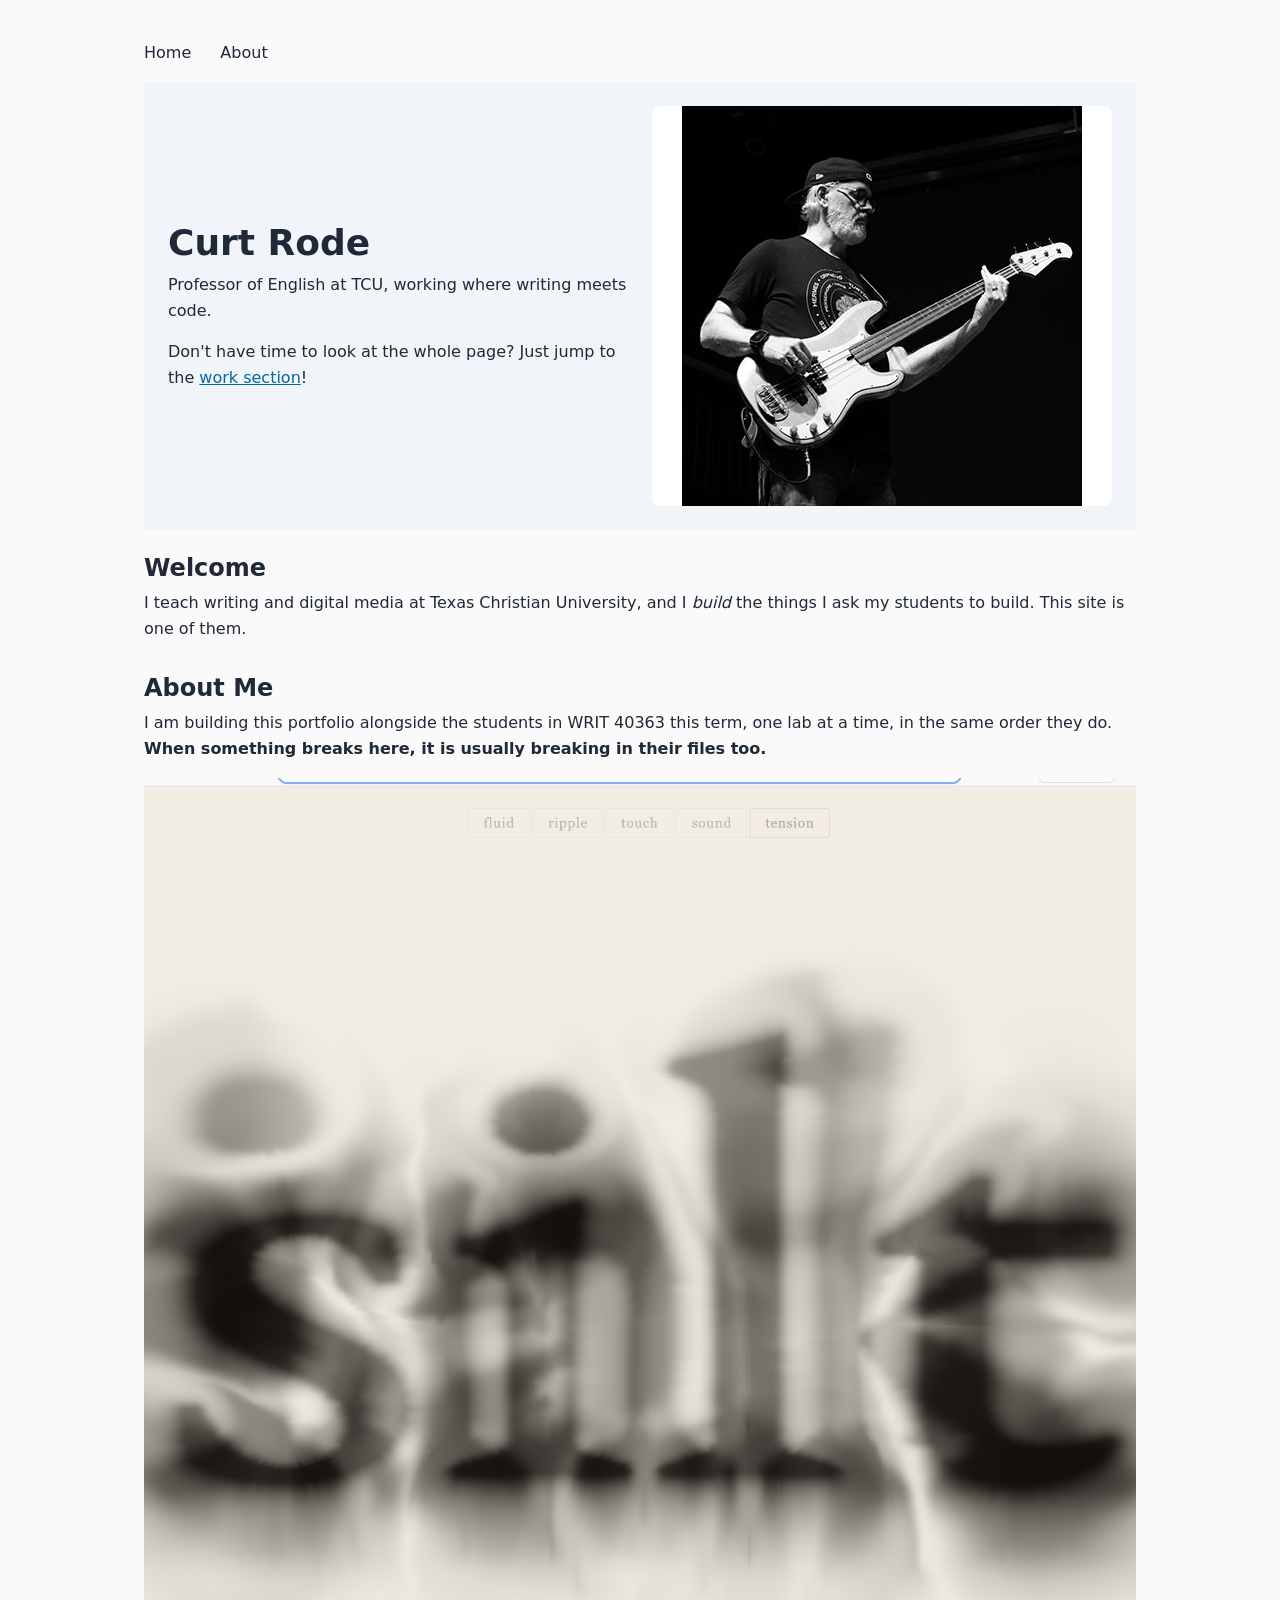
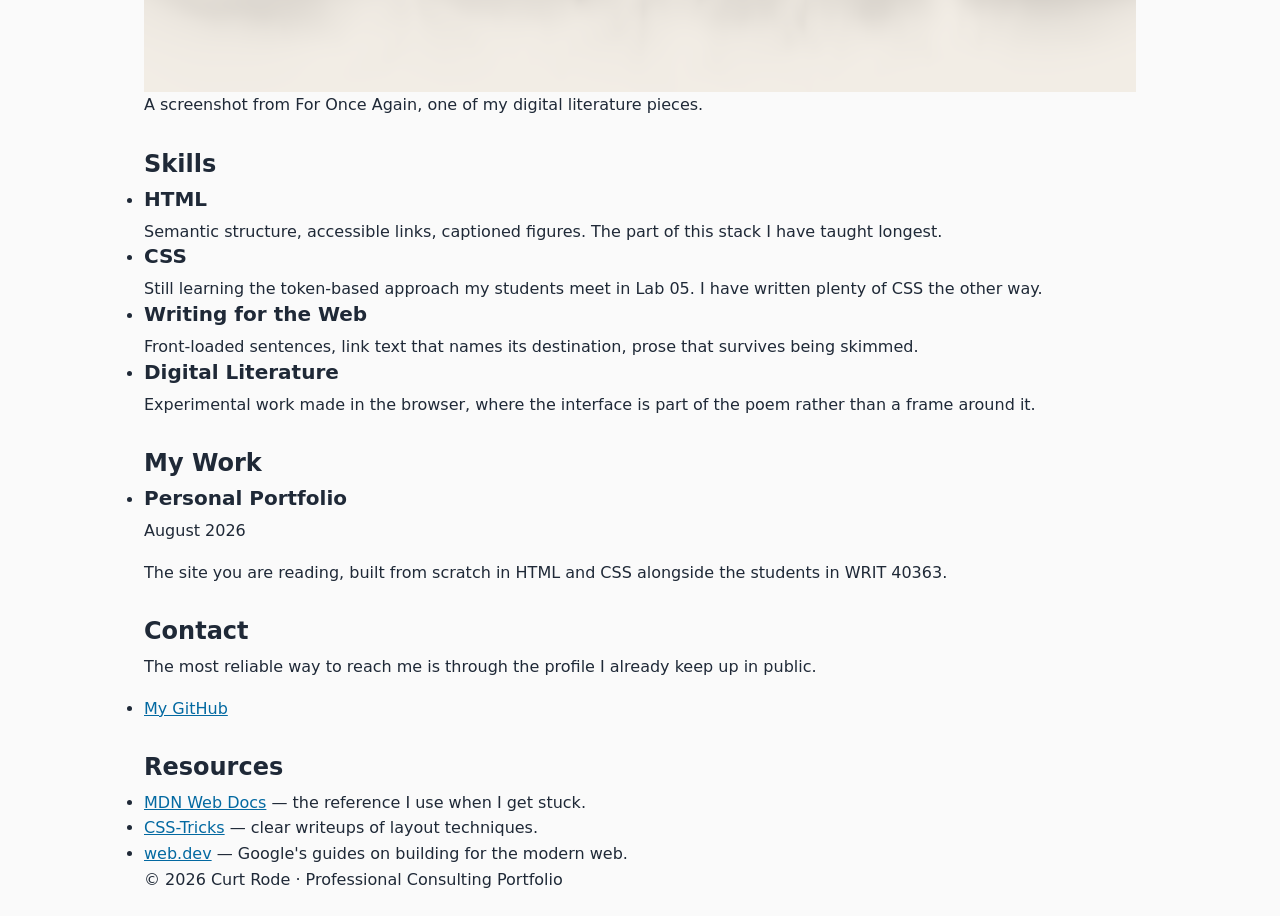
==== index.html @ 4c8b90db "completion of Lab 06 completion of Lab 06" ====
<!DOCTYPE html>
<html lang="en">


<head>
    <meta charset="UTF-8">
    <meta name="viewport" content="width=device-width, initial-scale=1.0">
    <title>Curt Rode</title>
    <link rel="stylesheet" href="css/styles.css">
</head>
<body>

<nav>
    <a href="index.html">Home</a>
    <a href="about.html">About</a>
</nav>

<header>
    <div class="header-text">
        <h1>Curt Rode</h1>
        <p>Professor of English at TCU, working where writing meets code.</p>
        <p>Don't have time to look at the whole page? Just jump to the <a href="#work">work section</a>!</p>
    </div>
    <div class="header-pic">
        <img src="images/rode_stage.jpg"
             width="400" height="400"
             alt="Curt Rode playing a white bass guitar on a dark stage, in black and white">
    </div>
</header>

<main>
    <section>
        <h2>Welcome</h2>
        <p>I teach writing and digital media at Texas Christian University, and I <em>build</em> the things I ask my students to build. This site is one of them.</p>

        
    </section>

    <section>
        <h2>About Me</h2>
        <p>I am building this portfolio alongside the students in WRIT 40363 this term, one lab at a time, in the same order they do. <strong>When something breaks here, it is usually breaking in their files too.</strong></p>

        <figure>
            <img src="images/silt_salt.png" alt="Heavily blurred black letterforms on a cream background, with small buttons above them reading fluid, ripple, touch, sound, and tension">
            <figcaption>A screenshot from For Once Again, one of my digital literature pieces.</figcaption>
        </figure>

         
    </section>


    <section id="skills">
        <h2>Skills</h2>
        <ul class="skills-grid">
            <li class="skill-card">
                <h3>HTML</h3>
                <p>Semantic structure, accessible links, captioned figures. The part of this stack I have taught longest.</p>
            </li>
            <li class="skill-card">
                <h3>CSS</h3>
                <p>Still learning the token-based approach my students meet in Lab 05. I have written plenty of CSS the other way.</p>
            </li>
            <li class="skill-card">
                <h3>Writing for the Web</h3>
                <p>Front-loaded sentences, link text that names its destination, prose that survives being skimmed.</p>
            </li>
            <li class="skill-card">
                <h3>Digital Literature</h3>
                <p>Experimental work made in the browser, where the interface is part of the poem rather than a frame around it.</p>
            </li>
        </ul>
    </section>

    <section>

         <h2 id="work">My Work</h2>

         <ul class="project-list">
             <li class="project-card">
                 <h3>Personal Portfolio</h3>
                 <p><time datetime="2026-08">August 2026</time></p>
                 <p>The site you are reading, built from scratch in HTML and CSS alongside the students in WRIT 40363.</p>
             </li>
         </ul>


    </section>

   



    <section id="contact">
        <h2>Contact</h2>
        <p>The most reliable way to reach me is through the profile I already keep up in public.</p>
        <ul>
            <li><a href="https://github.com/curtrode" target="_blank" rel="noopener">My GitHub</a></li>
        </ul>
    </section>

</main>

<aside id="resources">
    <h2>Resources</h2>
    <ul>
        <li><a href="https://developer.mozilla.org/" target="_blank" rel="noopener">MDN Web Docs</a> — the reference I use when I get stuck.</li>
        <li><a href="https://css-tricks.com/" target="_blank" rel="noopener">CSS-Tricks</a> — clear writeups of layout techniques.</li>
        <li><a href="https://web.dev/" target="_blank" rel="noopener">web.dev</a> — Google's guides on building for the modern web.</li>
    </ul>
</aside>

<footer>
    <p>&copy; 2026 Curt Rode &middot; Professional Consulting Portfolio</p>
</footer>

</body>
</html>
---- css/styles.css ----
/* ==========================
   1. RESET
   ========================== */
*,
*::before,
*::after {
    box-sizing: border-box;
    margin: 0;
    padding: 0;
}

img {
    max-width: 100%;
    height: auto;
    display: block;
}

/* ==========================
   2. DESIGN TOKENS
   ========================== */

   :root {
    /* Color */
    --color-bg: #fafafa;
    --color-surface: #ffffff;
    --color-text: #1f2937;
    --color-muted: #6b7280;
    --color-accent: #0369a1;
    --color-surface-alt: #f1f5f9;

    /* Spacing — a modular scale */
    --space-sm: 0.5rem;
    --space-md: 1rem;
    --space-lg: 1.5rem;
    --space-xl: 2rem;

    /* Typography */
    --font-stack: system-ui, 'Segoe UI', Tahoma, sans-serif;
    --text-base: 1rem;
    --text-h3: 1.25rem;
    --text-h2: 1.5rem;
    --text-h1: 2.25rem;
    --leading-body: 1.6;
    --leading-heading: 1.2;

    /* Layout */
    --page-width: 64rem;
    --reading-width: 70ch;
    --radius-md: 8px;
}

/* ==========================
   3. BASE ELEMENT STYLES
   ========================== */

body {
    font-family: var(--font-stack);
    background-color: var(--color-bg);
    color: var(--color-text);
    font-size: var(--text-base);
    line-height: var(--leading-body);
}

h1 { font-size: var(--text-h1); line-height: var(--leading-heading); }
h2 { font-size: var(--text-h2); line-height: var(--leading-heading); }
h3 { font-size: var(--text-h3); line-height: var(--leading-heading); }

h1, h2, h3 { margin-bottom: var(--space-sm); }
p { margin-bottom: var(--space-md); }
p:last-child { margin-bottom: 0; }

a { color: var(--color-accent); }


/* ==========================
   4. LAYOUT
   ========================== */

   body {
    max-width: var(--page-width);
    margin: 0 auto;
    padding: var(--space-lg) var(--space-md);
}

header {
    display: flex;
    align-items: center;
    gap: var(--space-lg);
    padding: var(--space-lg);
    background-color: var(--color-surface-alt);
    margin-bottom: var(--space-lg);
}

.header-text { flex: 1; }

.header-pic {
    flex: 1;
    background-color: var(--color-surface);
    min-height: 18rem;
    border-radius: var(--radius-md);
    display: flex;
    align-items: center;
    justify-content: center;
    color: var(--color-muted);
}

nav {
    padding: var(--space-md) 0;
}

nav a {
    color: var(--color-text);
    text-decoration: none;
    margin-right: var(--space-lg);
}

nav a:hover { color: var(--color-accent); }

section { margin-bottom: var(--space-xl); }
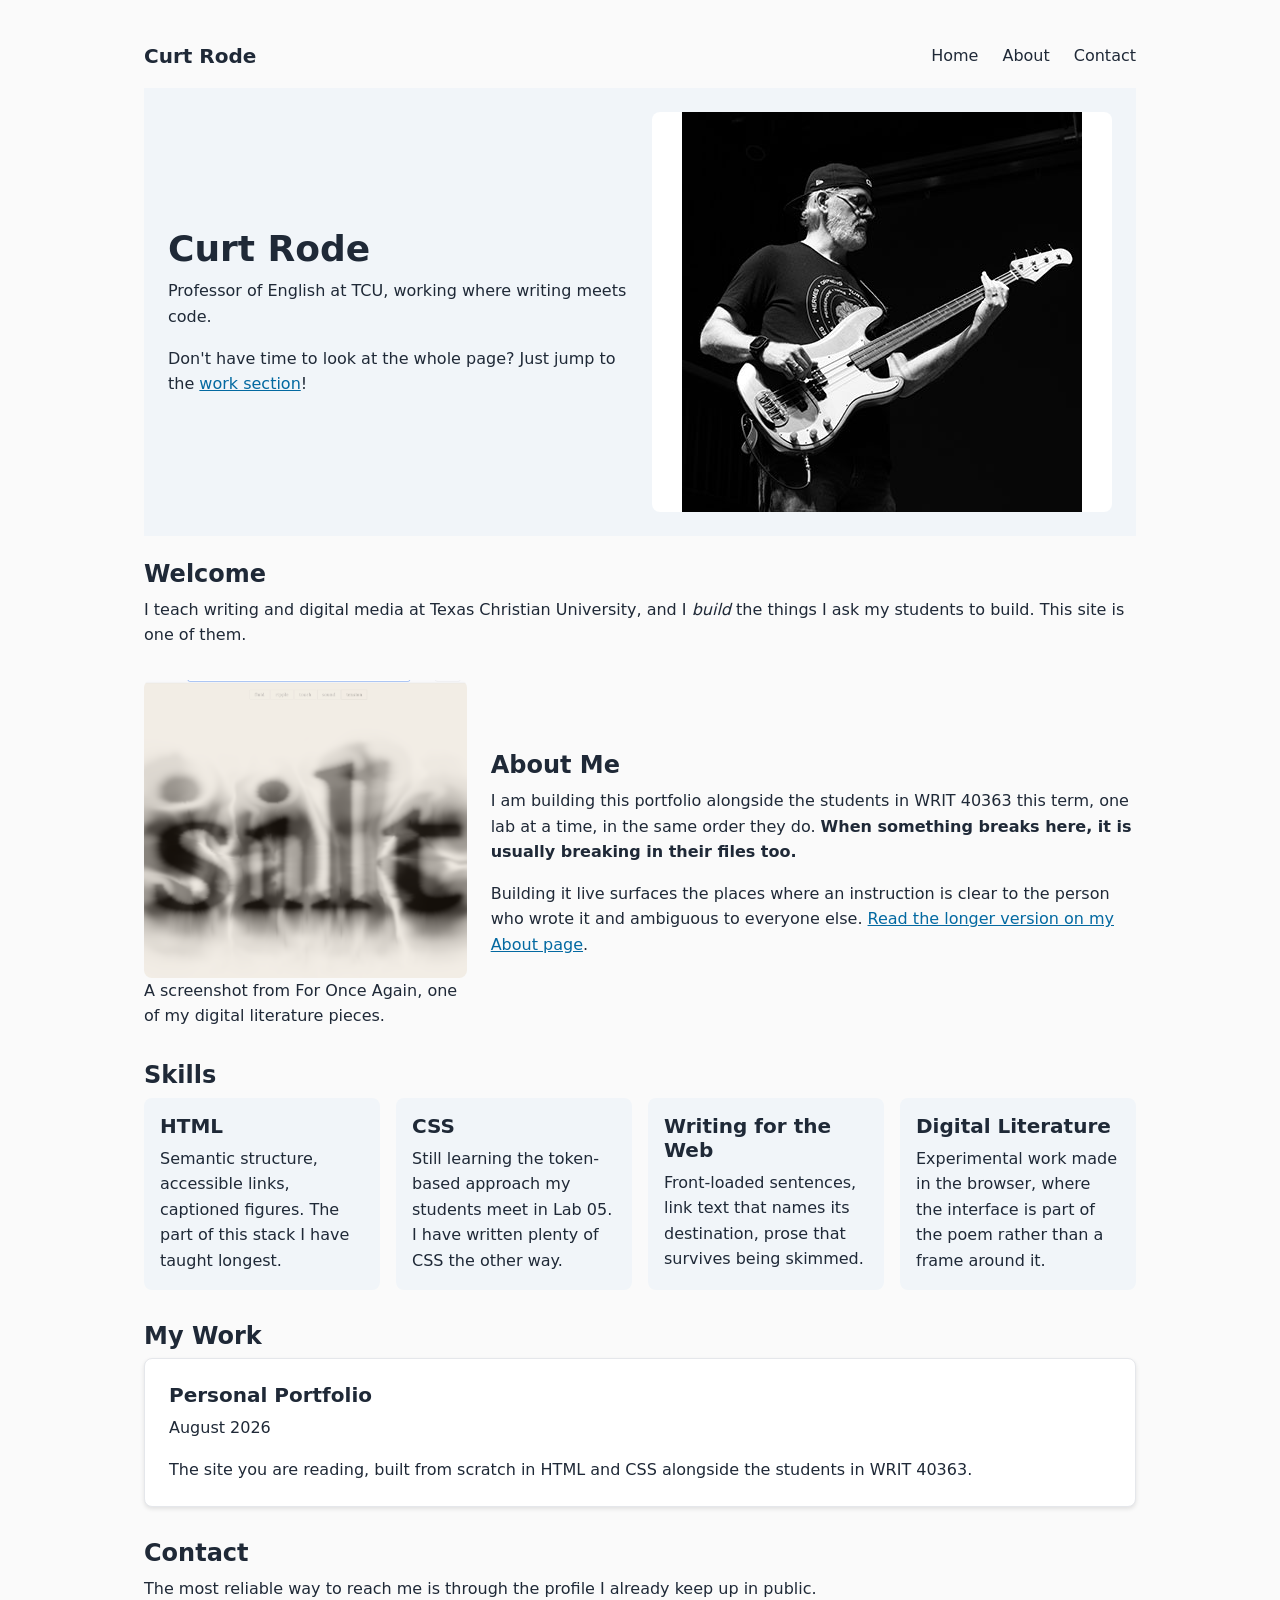
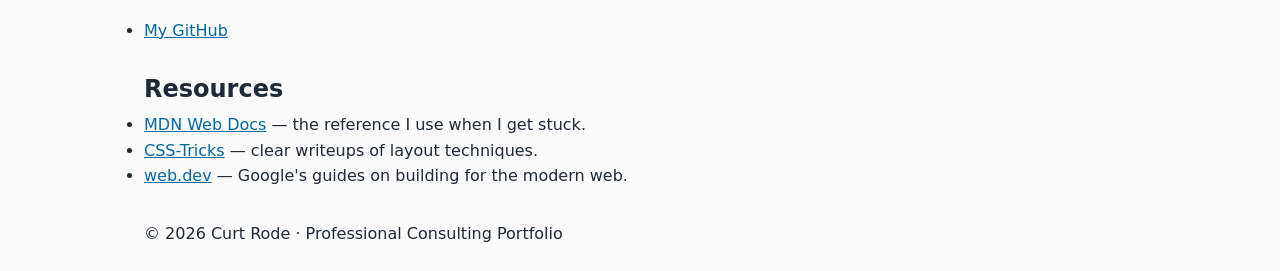
==== commit 8ef32fc6: "Complete Lab 07: flexbox as a layout system - Add --color-border and --shadow-sm tokens (22 total in" ====
--- a/index.html
+++ b/index.html
@@ -10,9 +10,13 @@
 </head>
 <body>
 
-<nav>
-    <a href="index.html">Home</a>
-    <a href="about.html">About</a>
+<nav class="nav-container">
+    <a href="index.html" class="logo">Curt Rode</a>
+    <div class="nav-links">
+        <a href="index.html">Home</a>
+        <a href="about.html">About</a>
+        <a href="index.html#contact">Contact</a>
+    </div>
 </nav>
 
 <header>
@@ -36,16 +40,18 @@
         
     </section>
 
-    <section>
-        <h2>About Me</h2>
-        <p>I am building this portfolio alongside the students in WRIT 40363 this term, one lab at a time, in the same order they do. <strong>When something breaks here, it is usually breaking in their files too.</strong></p>
-
-        <figure>
-            <img src="images/silt_salt.png" alt="Heavily blurred black letterforms on a cream background, with small buttons above them reading fluid, ripple, touch, sound, and tension">
-            <figcaption>A screenshot from For Once Again, one of my digital literature pieces.</figcaption>
-        </figure>
-
-         
+    <section class="about">
+        <div class="about-image">
+            <figure>
+                <img src="images/silt_salt.png" alt="Heavily blurred black letterforms on a cream background, with small buttons above them reading fluid, ripple, touch, sound, and tension">
+                <figcaption>A screenshot from For Once Again, one of my digital literature pieces.</figcaption>
+            </figure>
+        </div>
+        <div class="about-text">
+            <h2>About Me</h2>
+            <p>I am building this portfolio alongside the students in WRIT 40363 this term, one lab at a time, in the same order they do. <strong>When something breaks here, it is usually breaking in their files too.</strong></p>
+            <p>Building it live surfaces the places where an instruction is clear to the person who wrote it and ambiguous to everyone else. <a href="about.html">Read the longer version on my About page</a>.</p>
+        </div>
     </section>
 
 
--- a/css/styles.css
+++ b/css/styles.css
@@ -27,6 +27,7 @@
     --color-muted: #6b7280;
     --color-accent: #0369a1;
     --color-surface-alt: #f1f5f9;
+    --color-border: #e5e7eb;
 
     /* Spacing — a modular scale */
     --space-sm: 0.5rem;
@@ -47,6 +48,7 @@
     --page-width: 64rem;
     --reading-width: 70ch;
     --radius-md: 8px;
+    --shadow-sm: 0 2px 4px rgba(0, 0, 0, 0.1);
 }
 
 /* ==========================
@@ -84,6 +86,7 @@
 
 header {
     display: flex;
+    flex-wrap: wrap;
     align-items: center;
     gap: var(--space-lg);
     padding: var(--space-lg);
@@ -91,10 +94,11 @@
     margin-bottom: var(--space-lg);
 }
 
-.header-text { flex: 1; }
+.header-text { flex: 1; min-width: 16rem; }
 
 .header-pic {
     flex: 1;
+    min-width: 16rem;
     background-color: var(--color-surface);
     min-height: 18rem;
     border-radius: var(--radius-md);
@@ -111,9 +115,69 @@
 nav a {
     color: var(--color-text);
     text-decoration: none;
-    margin-right: var(--space-lg);
 }
 
 nav a:hover { color: var(--color-accent); }
 
-section { margin-bottom: var(--space-xl); }
+.nav-container {
+    display: flex;
+    flex-wrap: wrap;
+    justify-content: space-between;
+    align-items: center;
+    gap: var(--space-md);
+}
+
+.nav-links { display: flex; gap: var(--space-lg); }
+
+.logo {
+    font-size: var(--text-h3);
+    font-weight: bold;
+    color: var(--color-text);
+    text-decoration: none;
+}
+
+section, aside { margin-bottom: var(--space-xl); }
+
+/* Skills — flex-wrap cards */
+.skills-grid {
+    list-style: none;
+    display: flex;
+    flex-wrap: wrap;
+    gap: var(--space-md);
+}
+
+.skill-card {
+    flex: 1;
+    min-width: 12rem;
+    padding: var(--space-md);
+    background-color: var(--color-surface-alt);
+    border-radius: var(--radius-md);
+}
+
+/* About — image column + text column */
+.about {
+    display: flex;
+    flex-wrap: wrap;
+    align-items: center;
+    gap: var(--space-lg);
+}
+
+.about-image { flex: 1; min-width: 16rem; }
+.about-image img { width: 100%; border-radius: var(--radius-md); }
+.about-text { flex: 2; min-width: 16rem; max-width: var(--reading-width); }
+
+/* Projects — bordered cards */
+.project-list {
+    list-style: none;
+    display: flex;
+    flex-direction: column;
+    gap: var(--space-lg);
+}
+
+.project-card {
+    padding: var(--space-lg);
+    background-color: var(--color-surface);
+    border: 1px solid var(--color-border);
+    border-radius: var(--radius-md);
+    box-shadow: var(--shadow-sm);
+}
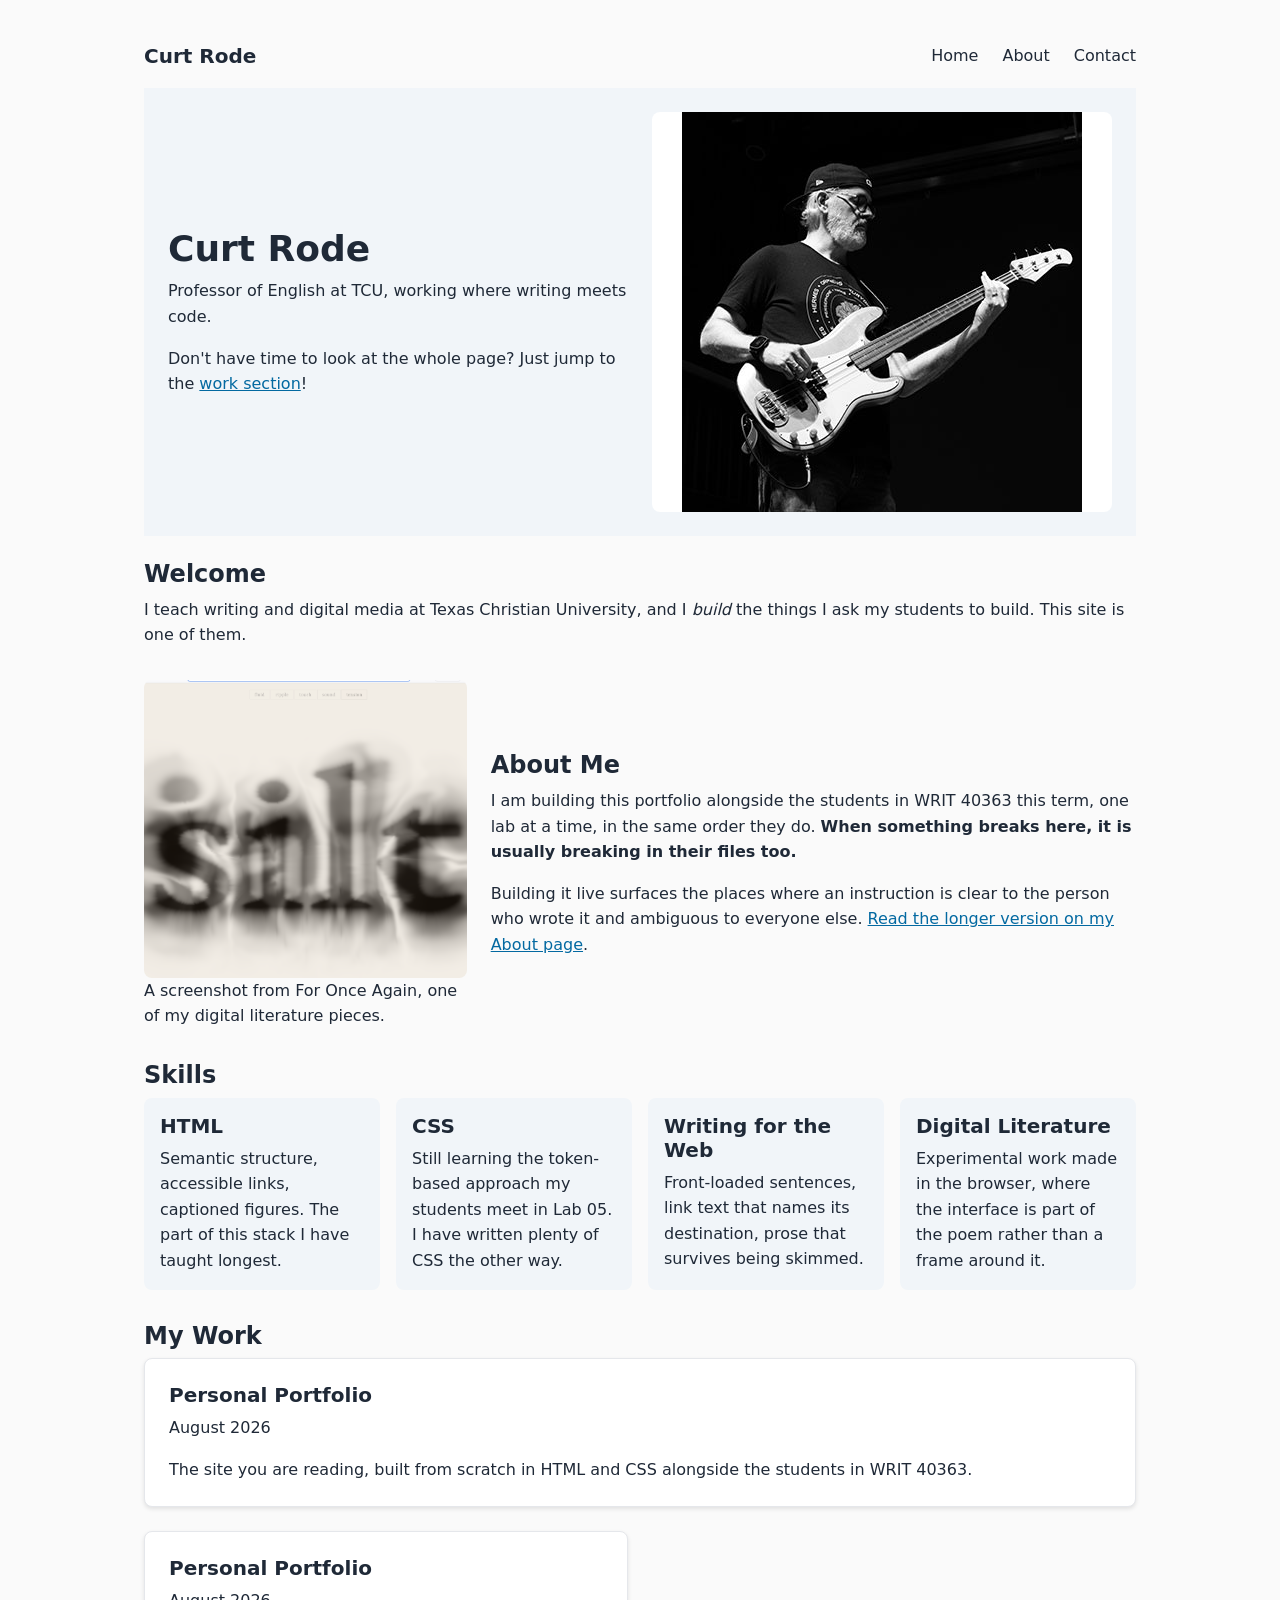
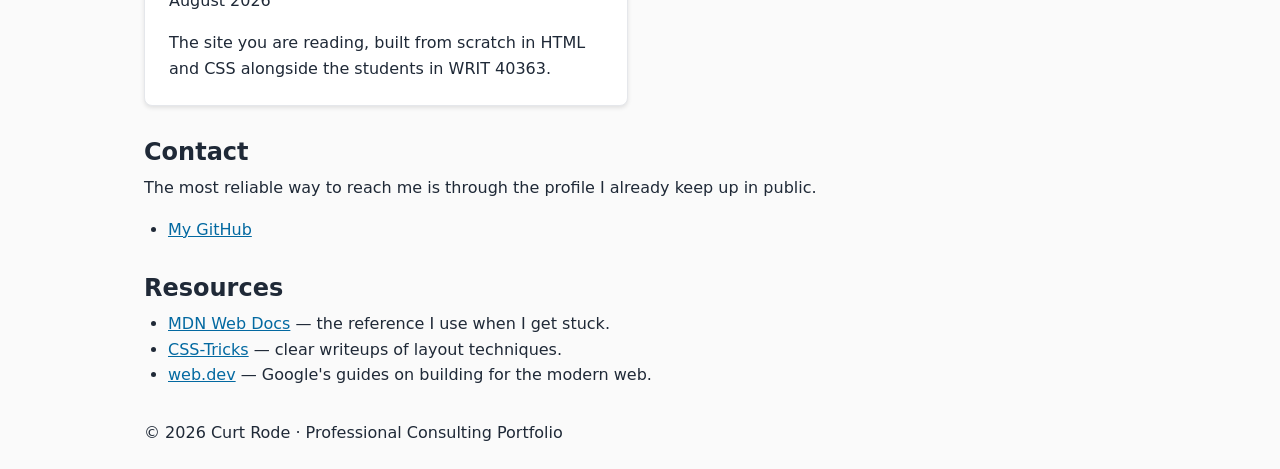
==== commit 947f2da5: "Complete Labs 08 and 09: grid, a documented breakpoint, and the README Lab 08 — convert the sections" ====
--- a/index.html
+++ b/index.html
@@ -8,116 +8,137 @@
     <title>Curt Rode</title>
     <link rel="stylesheet" href="css/styles.css">
 </head>
+
 <body>
 
-<nav class="nav-container">
-    <a href="index.html" class="logo">Curt Rode</a>
-    <div class="nav-links">
-        <a href="index.html">Home</a>
-        <a href="about.html">About</a>
-        <a href="index.html#contact">Contact</a>
-    </div>
-</nav>
+    <nav class="nav-container">
+        <a href="index.html" class="logo">Curt Rode</a>
+        <div class="nav-links">
+            <a href="index.html">Home</a>
+            <a href="about.html">About</a>
+            <a href="index.html#contact">Contact</a>
+        </div>
+    </nav>
 
-<header>
-    <div class="header-text">
-        <h1>Curt Rode</h1>
-        <p>Professor of English at TCU, working where writing meets code.</p>
-        <p>Don't have time to look at the whole page? Just jump to the <a href="#work">work section</a>!</p>
-    </div>
-    <div class="header-pic">
-        <img src="images/rode_stage.jpg"
-             width="400" height="400"
-             alt="Curt Rode playing a white bass guitar on a dark stage, in black and white">
-    </div>
-</header>
+    <header>
+        <div class="header-text">
+            <h1>Curt Rode</h1>
+            <p>Professor of English at TCU, working where writing meets code.</p>
+            <p>Don't have time to look at the whole page? Just jump to the <a href="#work">work section</a>!</p>
+        </div>
+        <div class="header-pic">
+            <img src="images/rode_stage.jpg" width="400" height="400"
+                alt="Curt Rode playing a white bass guitar on a dark stage, in black and white">
+        </div>
+    </header>
 
-<main>
-    <section>
-        <h2>Welcome</h2>
-        <p>I teach writing and digital media at Texas Christian University, and I <em>build</em> the things I ask my students to build. This site is one of them.</p>
-
-        
-    </section>
-
-    <section class="about">
-        <div class="about-image">
-            <figure>
-                <img src="images/silt_salt.png" alt="Heavily blurred black letterforms on a cream background, with small buttons above them reading fluid, ripple, touch, sound, and tension">
-                <figcaption>A screenshot from For Once Again, one of my digital literature pieces.</figcaption>
-            </figure>
-        </div>
-        <div class="about-text">
-            <h2>About Me</h2>
-            <p>I am building this portfolio alongside the students in WRIT 40363 this term, one lab at a time, in the same order they do. <strong>When something breaks here, it is usually breaking in their files too.</strong></p>
-            <p>Building it live surfaces the places where an instruction is clear to the person who wrote it and ambiguous to everyone else. <a href="about.html">Read the longer version on my About page</a>.</p>
-        </div>
-    </section>
+    <main>
+        <section>
+            <h2>Welcome</h2>
+            <p>I teach writing and digital media at Texas Christian University, and I <em>build</em> the things I ask my
+                students to build. This site is one of them.</p>
 
 
-    <section id="skills">
-        <h2>Skills</h2>
-        <ul class="skills-grid">
-            <li class="skill-card">
-                <h3>HTML</h3>
-                <p>Semantic structure, accessible links, captioned figures. The part of this stack I have taught longest.</p>
-            </li>
-            <li class="skill-card">
-                <h3>CSS</h3>
-                <p>Still learning the token-based approach my students meet in Lab 05. I have written plenty of CSS the other way.</p>
-            </li>
-            <li class="skill-card">
-                <h3>Writing for the Web</h3>
-                <p>Front-loaded sentences, link text that names its destination, prose that survives being skimmed.</p>
-            </li>
-            <li class="skill-card">
-                <h3>Digital Literature</h3>
-                <p>Experimental work made in the browser, where the interface is part of the poem rather than a frame around it.</p>
-            </li>
-        </ul>
-    </section>
+        </section>
 
-    <section>
+        <section class="about">
 
-         <h2 id="work">My Work</h2>
-
-         <ul class="project-list">
-             <li class="project-card">
-                 <h3>Personal Portfolio</h3>
-                 <p><time datetime="2026-08">August 2026</time></p>
-                 <p>The site you are reading, built from scratch in HTML and CSS alongside the students in WRIT 40363.</p>
-             </li>
-         </ul>
+            <div class="about-image">
+                <figure>
+                    <img src="images/silt_salt.png"
+                        alt="Heavily blurred black letterforms on a cream background, with small buttons above them reading fluid, ripple, touch, sound, and tension">
+                    <figcaption>A screenshot from For Once Again, one of my digital literature pieces.</figcaption>
+                </figure>
+            </div>
+            <div class="about-text">
+                <h2>About Me</h2>
+                <p>I am building this portfolio alongside the students in WRIT 40363 this term, one lab at a time, in
+                    the same order they do. <strong>When something breaks here, it is usually breaking in their files
+                        too.</strong></p>
+                <p>Building it live surfaces the places where an instruction is clear to the person who wrote it and
+                    ambiguous to everyone else. <a href="about.html">Read the longer version on my About page</a>.</p>
+            </div>
+        </section>
 
 
-    </section>
+        <section id="skills">
+            <h2>Skills</h2>
+            <ul class="skills-grid">
+                <li class="skill-card">
+                    <h3>HTML</h3>
+                    <p>Semantic structure, accessible links, captioned figures. The part of this stack I have taught
+                        longest.</p>
+                </li>
+                <li class="skill-card">
+                    <h3>CSS</h3>
+                    <p>Still learning the token-based approach my students meet in Lab 05. I have written plenty of CSS
+                        the other way.</p>
+                </li>
+                <li class="skill-card">
+                    <h3>Writing for the Web</h3>
+                    <p>Front-loaded sentences, link text that names its destination, prose that survives being skimmed.
+                    </p>
+                </li>
+                <li class="skill-card">
+                    <h3>Digital Literature</h3>
+                    <p>Experimental work made in the browser, where the interface is part of the poem rather than a
+                        frame around it.</p>
+                </li>
+            </ul>
+        </section>
 
-   
+        <section>
+
+            <h2 id="work">My Work</h2>
+
+            <ul class="project-list">
+                <li class="project-card featured">
+                    <h3>Personal Portfolio</h3>
+                    <p><time datetime="2026-08">August 2026</time></p>
+                    <p>The site you are reading, built from scratch in HTML and CSS alongside the students in WRIT
+                        40363.</p>
+                </li>
+                <li class="project-card">
+                    <h3>Personal Portfolio</h3>
+                    <p><time datetime="2026-08">August 2026</time></p>
+                    <p>The site you are reading, built from scratch in HTML and CSS alongside the students in WRIT
+                        40363.</p>
+                </li>
+            </ul>
+
+
+        </section>
 
 
 
-    <section id="contact">
-        <h2>Contact</h2>
-        <p>The most reliable way to reach me is through the profile I already keep up in public.</p>
+
+
+        <section id="contact">
+            <h2>Contact</h2>
+            <p>The most reliable way to reach me is through the profile I already keep up in public.</p>
+            <ul>
+                <li><a href="https://github.com/curtrode" target="_blank" rel="noopener">My GitHub</a></li>
+            </ul>
+        </section>
+
+    </main>
+
+    <aside id="resources">
+        <h2>Resources</h2>
         <ul>
-            <li><a href="https://github.com/curtrode" target="_blank" rel="noopener">My GitHub</a></li>
+            <li><a href="https://developer.mozilla.org/" target="_blank" rel="noopener">MDN Web Docs</a> — the reference
+                I use when I get stuck.</li>
+            <li><a href="https://css-tricks.com/" target="_blank" rel="noopener">CSS-Tricks</a> — clear writeups of
+                layout techniques.</li>
+            <li><a href="https://web.dev/" target="_blank" rel="noopener">web.dev</a> — Google's guides on building for
+                the modern web.</li>
         </ul>
-    </section>
+    </aside>
 
-</main>
-
-<aside id="resources">
-    <h2>Resources</h2>
-    <ul>
-        <li><a href="https://developer.mozilla.org/" target="_blank" rel="noopener">MDN Web Docs</a> — the reference I use when I get stuck.</li>
-        <li><a href="https://css-tricks.com/" target="_blank" rel="noopener">CSS-Tricks</a> — clear writeups of layout techniques.</li>
-        <li><a href="https://web.dev/" target="_blank" rel="noopener">web.dev</a> — Google's guides on building for the modern web.</li>
-    </ul>
-</aside>
-
-<footer>
-    <p>&copy; 2026 Curt Rode &middot; Professional Consulting Portfolio</p>
-</footer>
+    <footer>
+        <p>&copy; 2026 Curt Rode &middot; Professional Consulting Portfolio</p>
+    </footer>
 
 </body>
-</html>
+
+</html>
--- a/css/styles.css
+++ b/css/styles.css
@@ -19,7 +19,7 @@
    2. DESIGN TOKENS
    ========================== */
 
-   :root {
+:root {
     /* Color */
     --color-bg: #fafafa;
     --color-surface: #ffffff;
@@ -63,22 +63,55 @@
     line-height: var(--leading-body);
 }
 
-h1 { font-size: var(--text-h1); line-height: var(--leading-heading); }
-h2 { font-size: var(--text-h2); line-height: var(--leading-heading); }
-h3 { font-size: var(--text-h3); line-height: var(--leading-heading); }
-
-h1, h2, h3 { margin-bottom: var(--space-sm); }
-p { margin-bottom: var(--space-md); }
-p:last-child { margin-bottom: 0; }
-
-a { color: var(--color-accent); }
+h1 {
+    font-size: var(--text-h1);
+    line-height: var(--leading-heading);
+}
+
+h2 {
+    font-size: var(--text-h2);
+    line-height: var(--leading-heading);
+}
+
+h3 {
+    font-size: var(--text-h3);
+    line-height: var(--leading-heading);
+}
+
+h1,
+h2,
+h3 {
+    margin-bottom: var(--space-sm);
+}
+
+p {
+    margin-bottom: var(--space-md);
+}
+
+p:last-child {
+    margin-bottom: 0;
+}
+
+a {
+    color: var(--color-accent);
+}
+
+ul {
+    padding-left: var(--space-lg);
+}
+
+
 
 
 /* ==========================
    4. LAYOUT
-   ========================== */
-
-   body {
+   Breakpoints used in this file:
+     768px  — tablet and larger
+   (CSS variables cannot be used inside @media conditions,
+    so breakpoints are documented here instead of tokenized.)
+   ========================== */
+
+body {
     max-width: var(--page-width);
     margin: 0 auto;
     padding: var(--space-lg) var(--space-md);
@@ -94,7 +127,10 @@
     margin-bottom: var(--space-lg);
 }
 
-.header-text { flex: 1; min-width: 16rem; }
+.header-text {
+    flex: 1;
+    min-width: 16rem;
+}
 
 .header-pic {
     flex: 1;
@@ -117,7 +153,9 @@
     text-decoration: none;
 }
 
-nav a:hover { color: var(--color-accent); }
+nav a:hover {
+    color: var(--color-accent);
+}
 
 .nav-container {
     display: flex;
@@ -127,7 +165,10 @@
     gap: var(--space-md);
 }
 
-.nav-links { display: flex; gap: var(--space-lg); }
+.nav-links {
+    display: flex;
+    gap: var(--space-lg);
+}
 
 .logo {
     font-size: var(--text-h3);
@@ -136,19 +177,21 @@
     text-decoration: none;
 }
 
-section, aside { margin-bottom: var(--space-xl); }
-
-/* Skills — flex-wrap cards */
+section,
+aside {
+    margin-bottom: var(--space-xl);
+}
+
+/* Skills — auto-fit grid of cards */
 .skills-grid {
     list-style: none;
-    display: flex;
-    flex-wrap: wrap;
+    padding-left: 0;
+    display: grid;
+    grid-template-columns: repeat(auto-fit, minmax(12rem, 1fr));
     gap: var(--space-md);
 }
 
 .skill-card {
-    flex: 1;
-    min-width: 12rem;
     padding: var(--space-md);
     background-color: var(--color-surface-alt);
     border-radius: var(--radius-md);
@@ -162,16 +205,39 @@
     gap: var(--space-lg);
 }
 
-.about-image { flex: 1; min-width: 16rem; }
-.about-image img { width: 100%; border-radius: var(--radius-md); }
-.about-text { flex: 2; min-width: 16rem; max-width: var(--reading-width); }
-
-/* Projects — bordered cards */
+.about-image {
+    flex: 1;
+    min-width: 16rem;
+}
+
+.about-image img {
+    width: 100%;
+    border-radius: var(--radius-md);
+}
+
+.about-text {
+    flex: 2;
+    min-width: 16rem;
+    max-width: var(--reading-width);
+}
+
+/* Projects — one column on mobile, two at 768px and up */
 .project-list {
     list-style: none;
-    display: flex;
-    flex-direction: column;
-    gap: var(--space-lg);
+    padding-left: 0;
+    display: grid;
+    grid-template-columns: 1fr;
+    gap: var(--space-lg);
+}
+
+@media (min-width: 768px) {
+    .project-list {
+        grid-template-columns: 1fr 1fr;
+    }
+
+    .project-card.featured {
+        grid-column: span 2;
+    }
 }
 
 .project-card {
@@ -180,4 +246,4 @@
     border: 1px solid var(--color-border);
     border-radius: var(--radius-md);
     box-shadow: var(--shadow-sm);
-}
+}
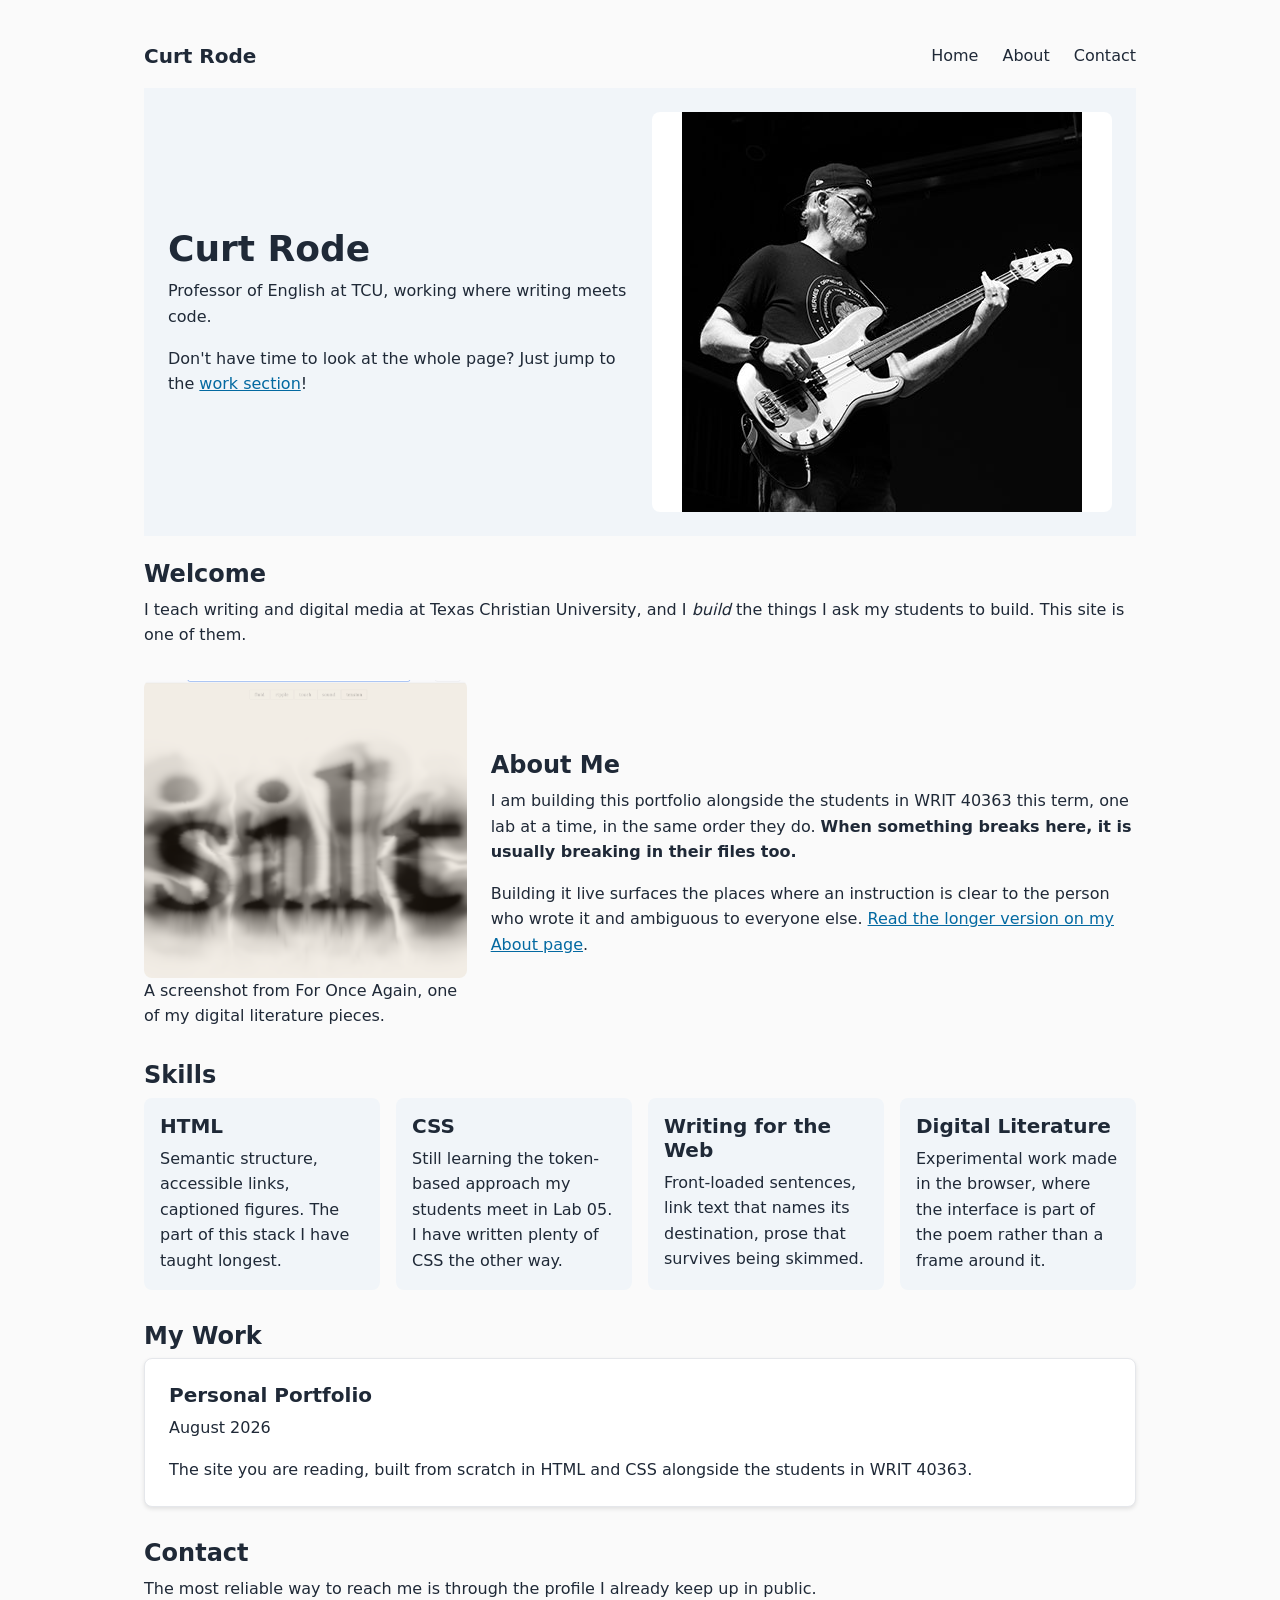
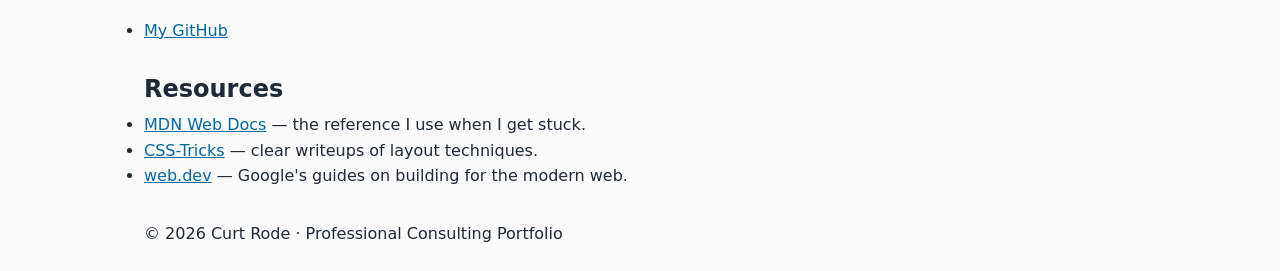
==== commit 1adddb5a: "Drop the between-labs experiments from the Lab 08 commit Two things had crept in after Lab 07 that n" ====
--- a/index.html
+++ b/index.html
@@ -98,12 +98,6 @@
                     <p>The site you are reading, built from scratch in HTML and CSS alongside the students in WRIT
                         40363.</p>
                 </li>
-                <li class="project-card">
-                    <h3>Personal Portfolio</h3>
-                    <p><time datetime="2026-08">August 2026</time></p>
-                    <p>The site you are reading, built from scratch in HTML and CSS alongside the students in WRIT
-                        40363.</p>
-                </li>
             </ul>
 
 
--- a/css/styles.css
+++ b/css/styles.css
@@ -96,10 +96,6 @@
     color: var(--color-accent);
 }
 
-ul {
-    padding-left: var(--space-lg);
-}
-
 
 
 
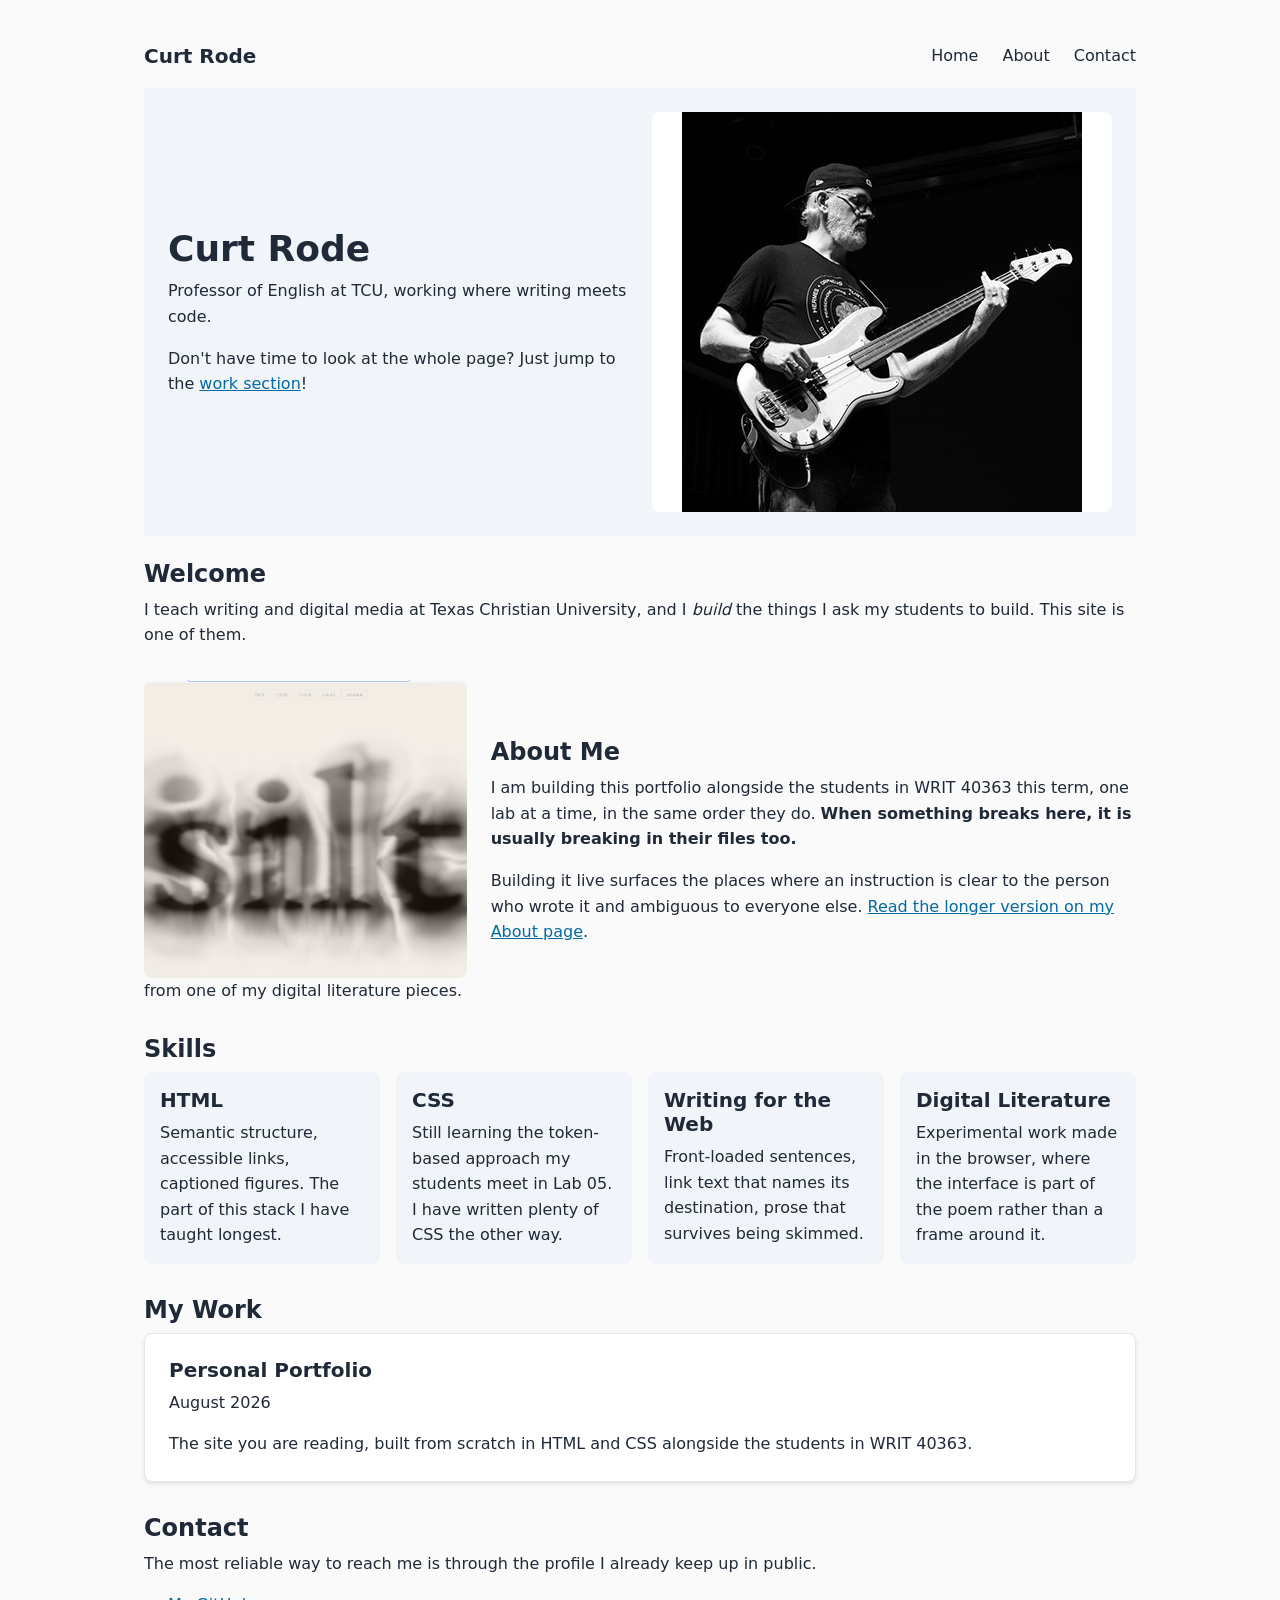
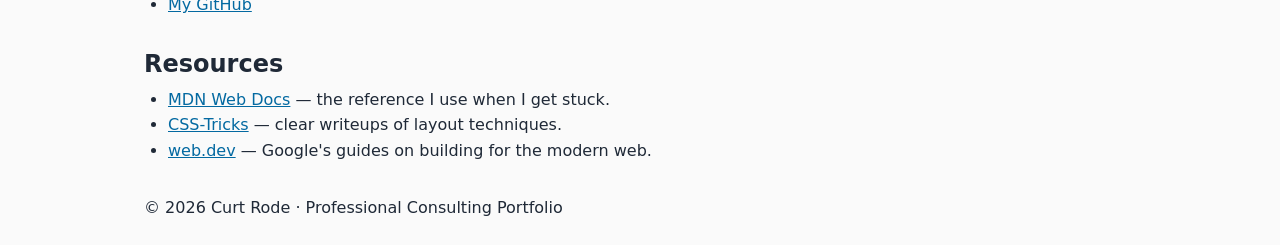
==== commit c4b223fb: "Update index.html" ====
--- a/index.html
+++ b/index.html
@@ -47,7 +47,7 @@
                 <figure>
                     <img src="images/silt_salt.png"
                         alt="Heavily blurred black letterforms on a cream background, with small buttons above them reading fluid, ripple, touch, sound, and tension">
-                    <figcaption>A screenshot from For Once Again, one of my digital literature pieces.</figcaption>
+                    <figcaption>from one of my digital literature pieces.</figcaption>
                 </figure>
             </div>
             <div class="about-text">
--- a/css/styles.css
+++ b/css/styles.css
@@ -96,6 +96,10 @@
     color: var(--color-accent);
 }
 
+ul {
+    padding-left: var(--space-lg);
+}
+
 
 
 
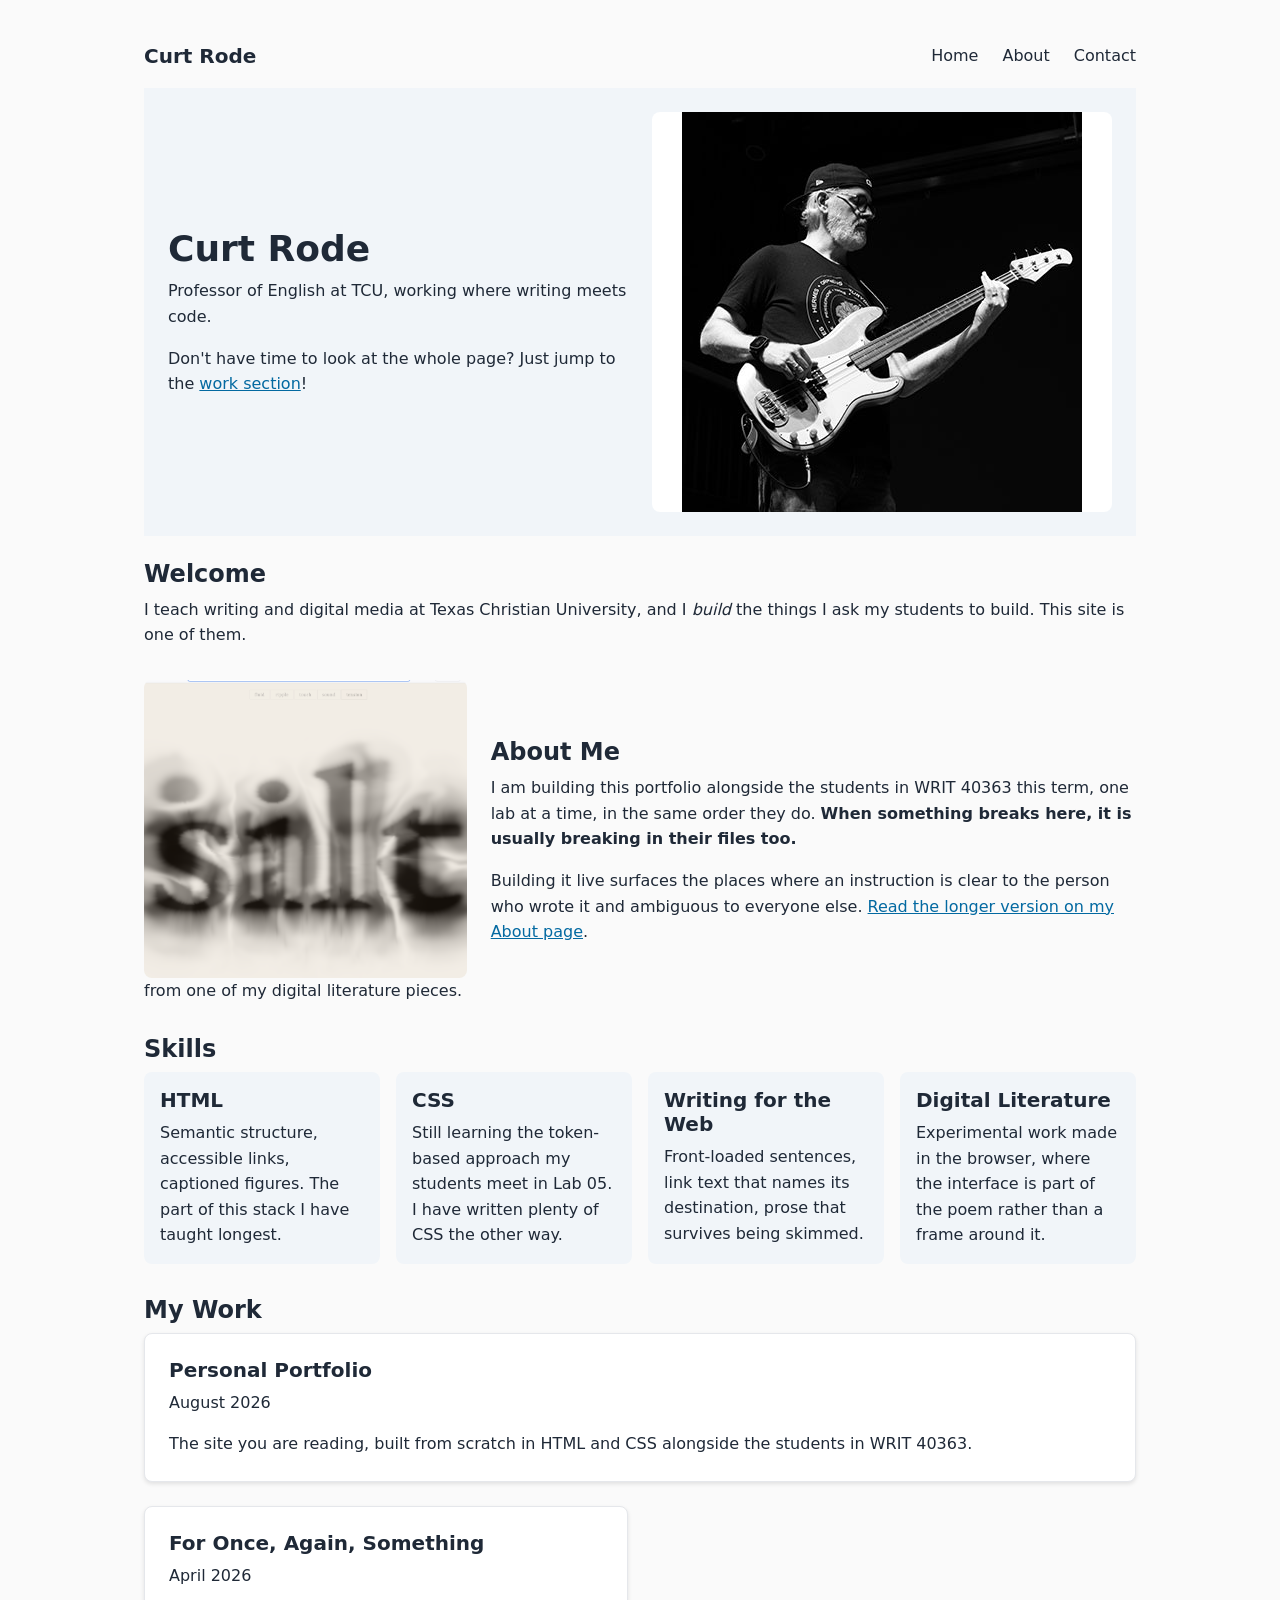
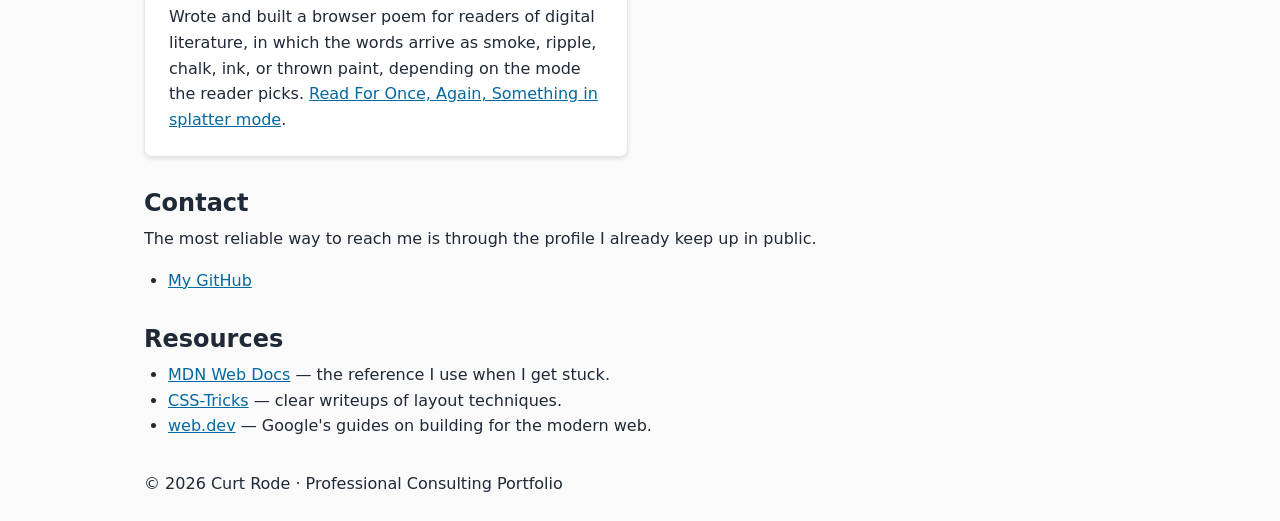
==== commit 921aeb15: "Add a second project entry: For Once, Again, Something The portfolio keeps the featured class, so ab" ====
--- a/index.html
+++ b/index.html
@@ -98,6 +98,14 @@
                     <p>The site you are reading, built from scratch in HTML and CSS alongside the students in WRIT
                         40363.</p>
                 </li>
+                <li class="project-card">
+                    <h3>For Once, Again, Something</h3>
+                    <p><time datetime="2026-04">April 2026</time></p>
+                    <p>Wrote and built a browser poem for readers of digital literature, in which the words arrive as
+                        smoke, ripple, chalk, ink, or thrown paint, depending on the mode the reader picks. <a
+                            href="https://curtrode.github.io/forOnce/?mode=splatter&amp;release=layers&amp;legibility=noise&amp;text=negative"
+                            target="_blank" rel="noopener">Read For Once, Again, Something in splatter mode</a>.</p>
+                </li>
             </ul>
 
 
--- a/css/styles.css
+++ b/css/styles.css
@@ -96,6 +96,11 @@
     color: var(--color-accent);
 }
 
+a:focus-visible {
+    outline: 2px solid var(--color-accent);
+    outline-offset: 2px;
+}
+
 ul {
     padding-left: var(--space-lg);
 }
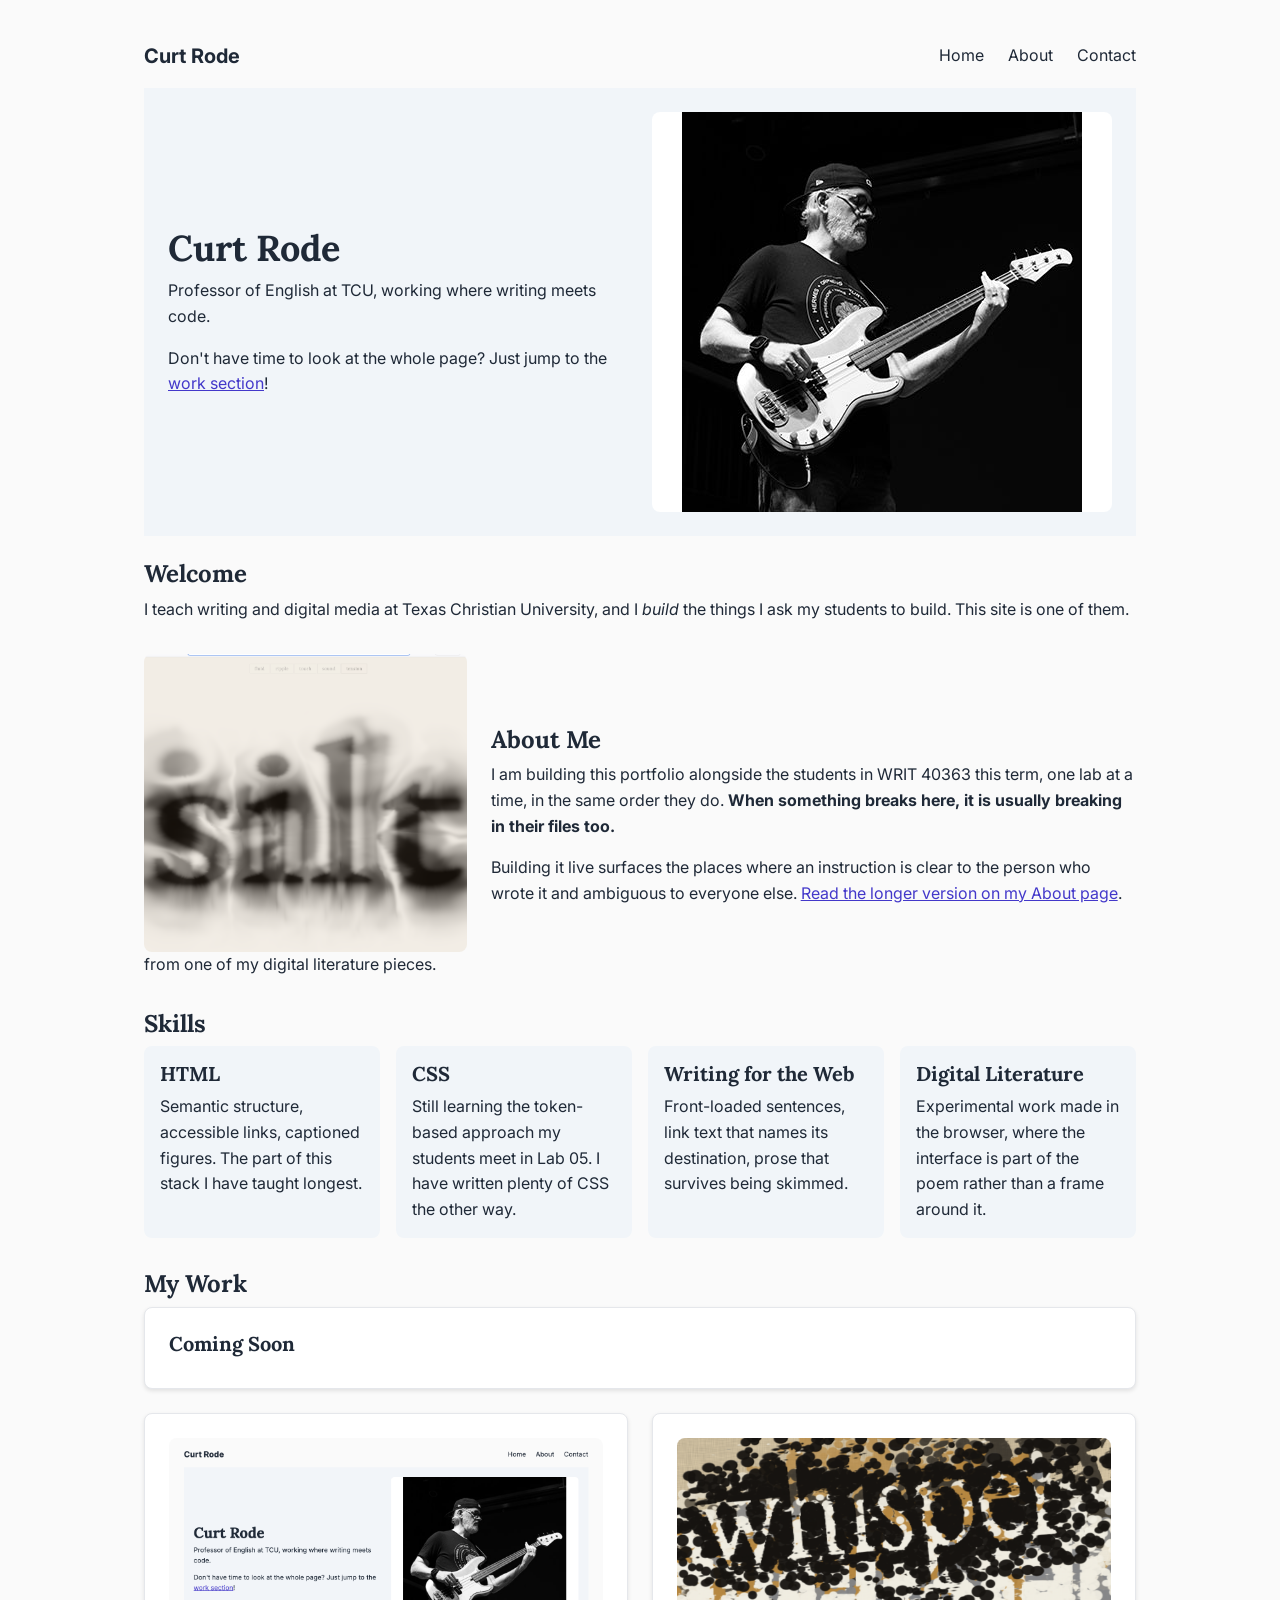
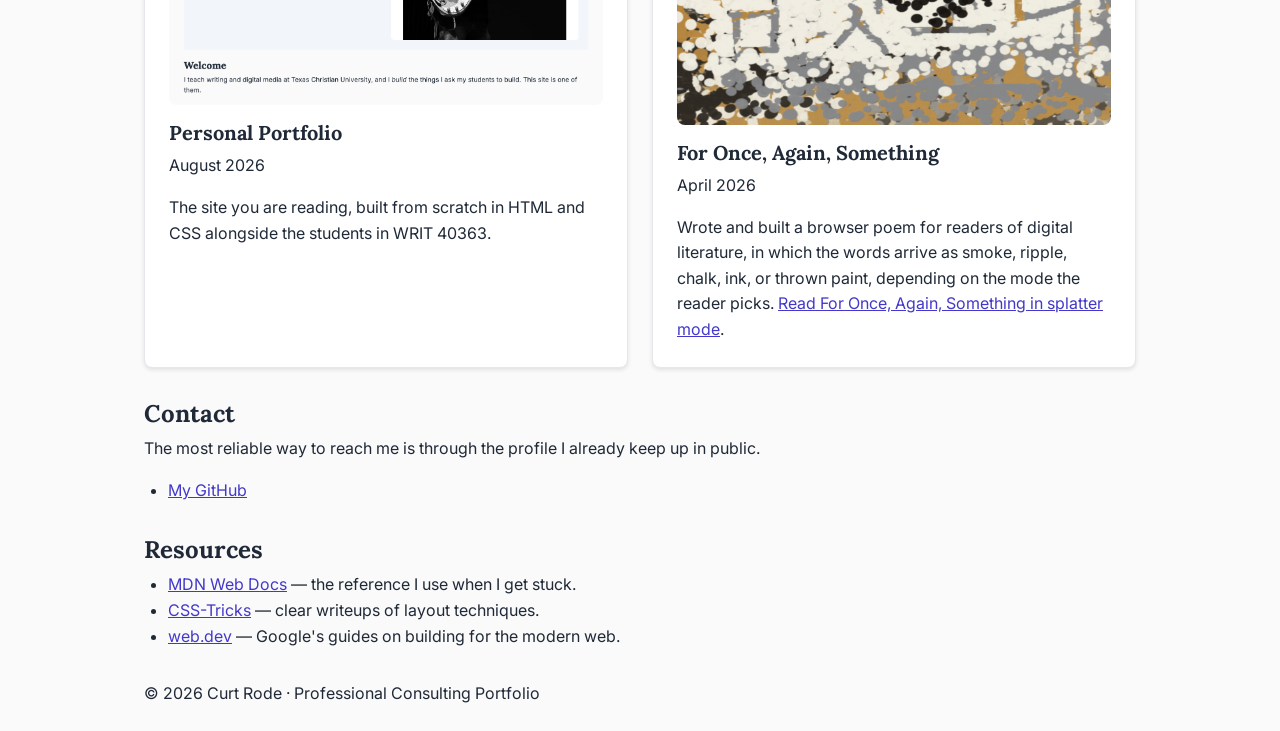
==== commit 6e7b5b51: "Project cards get screenshots; a Coming Soon card takes featured The portfolio and For Once, Again, " ====
--- a/index.html
+++ b/index.html
@@ -93,12 +93,19 @@
 
             <ul class="project-list">
                 <li class="project-card featured">
+                    <h3>Coming Soon</h3>
+                </li>
+                <li class="project-card">
+                    <img src="images/portfolio.png" width="1331" height="820"
+                        alt="Screenshot of this site's home page: my name and tagline in a tinted header, beside a photo of me on stage">
                     <h3>Personal Portfolio</h3>
                     <p><time datetime="2026-08">August 2026</time></p>
                     <p>The site you are reading, built from scratch in HTML and CSS alongside the students in WRIT
                         40363.</p>
                 </li>
                 <li class="project-card">
+                    <img src="images/splatter.png" width="1357" height="897"
+                        alt="Screenshot of splatter mode: black, white, gray, and ochre paint dots thrown across a linen background, piling into large letters that are only partly legible">
                     <h3>For Once, Again, Something</h3>
                     <p><time datetime="2026-04">April 2026</time></p>
                     <p>Wrote and built a browser poem for readers of digital literature, in which the words arrive as
--- a/css/styles.css
+++ b/css/styles.css
@@ -1,3 +1,5 @@
+@import url('https://fonts.googleapis.com/css2?family=Inter:wght@400;600&family=Lora:wght@400;700&display=swap');
+
 /* ==========================
    1. RESET
    ========================== */
@@ -25,7 +27,7 @@
     --color-surface: #ffffff;
     --color-text: #1f2937;
     --color-muted: #6b7280;
-    --color-accent: #0369a1;
+    --color-accent: #4338ca;
     --color-surface-alt: #f1f5f9;
     --color-border: #e5e7eb;
 
@@ -36,7 +38,8 @@
     --space-xl: 2rem;
 
     /* Typography */
-    --font-stack: system-ui, 'Segoe UI', Tahoma, sans-serif;
+    --font-stack: 'Inter', system-ui, -apple-system, sans-serif;
+    --font-serif: 'Lora', Georgia, serif;
     --text-base: 1rem;
     --text-h3: 1.25rem;
     --text-h2: 1.5rem;
@@ -81,6 +84,7 @@
 h1,
 h2,
 h3 {
+    font-family: var(--font-serif);
     margin-bottom: var(--space-sm);
 }
 
@@ -156,6 +160,7 @@
 nav a {
     color: var(--color-text);
     text-decoration: none;
+    transition: color 0.2s;
 }
 
 nav a:hover {
@@ -251,4 +256,9 @@
     border: 1px solid var(--color-border);
     border-radius: var(--radius-md);
     box-shadow: var(--shadow-sm);
-}+}
+
+.project-card img {
+    margin-bottom: var(--space-md);
+    border-radius: var(--radius-md);
+}
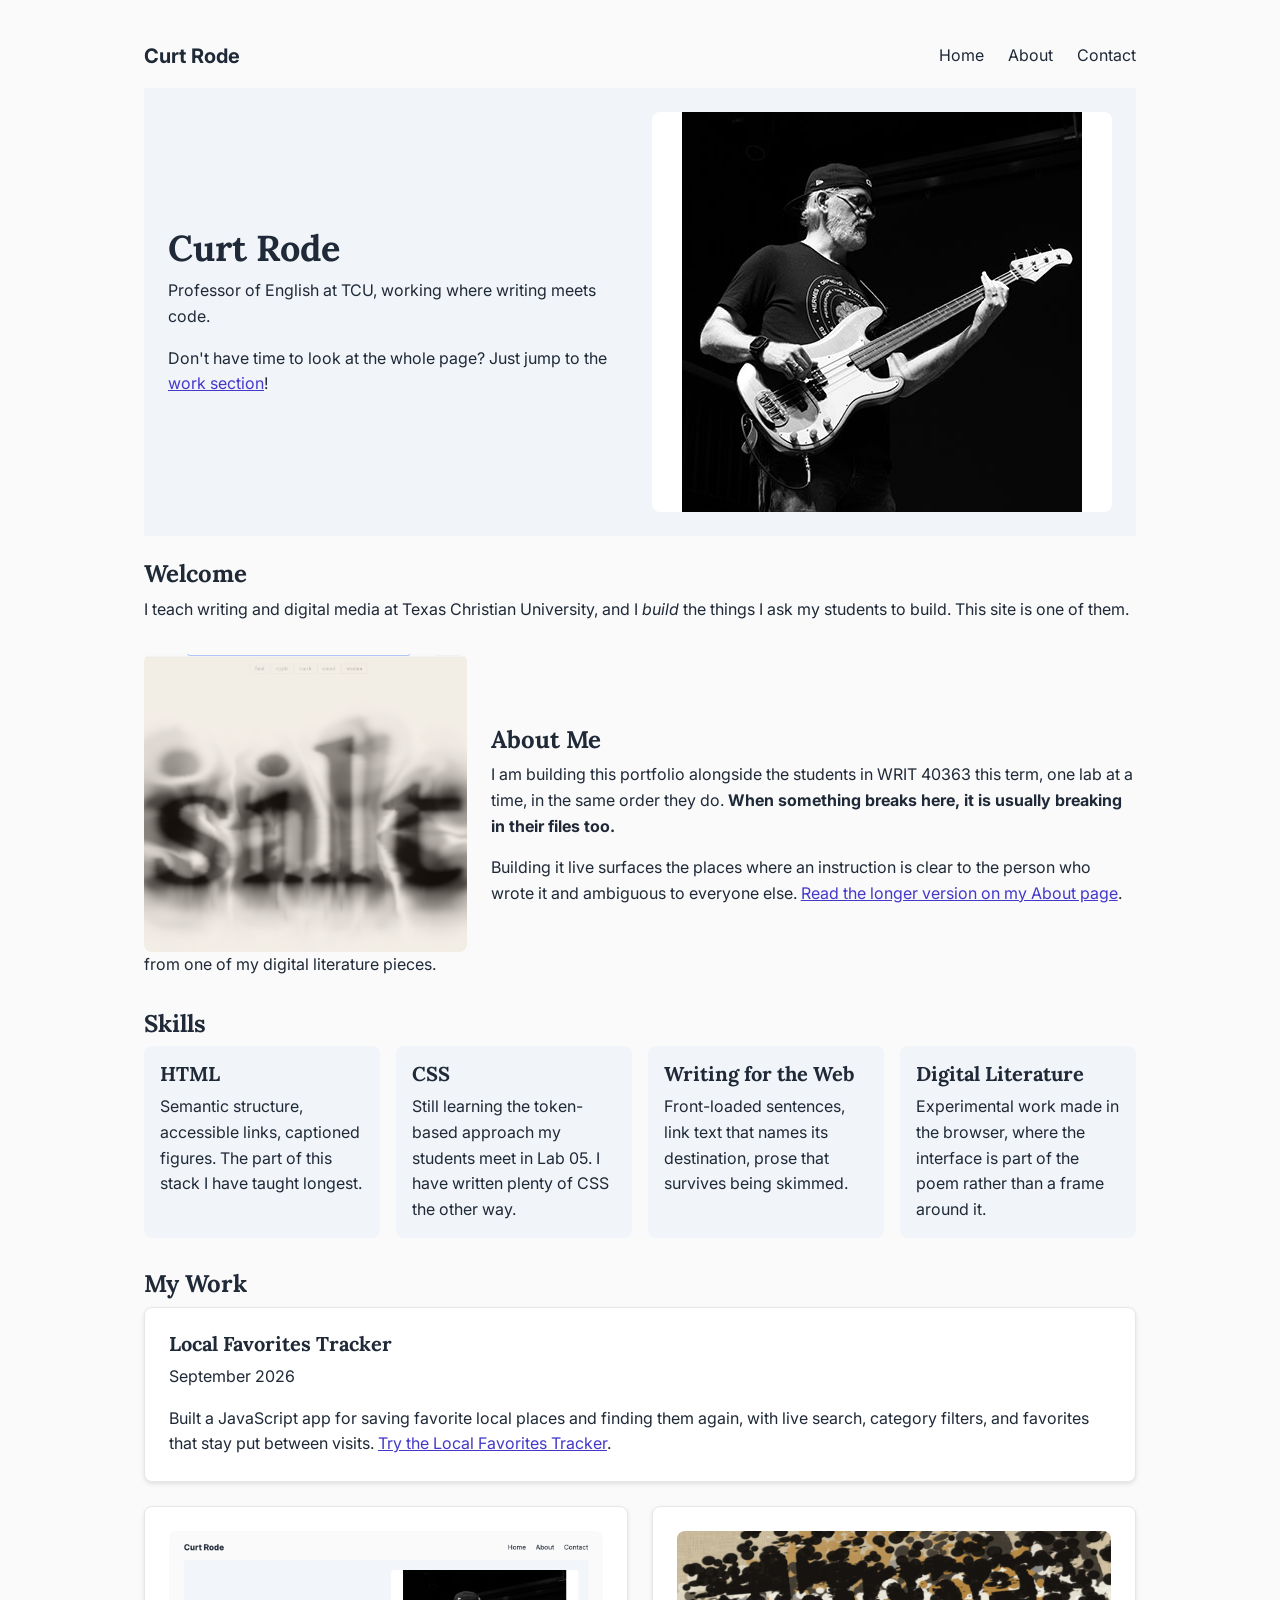
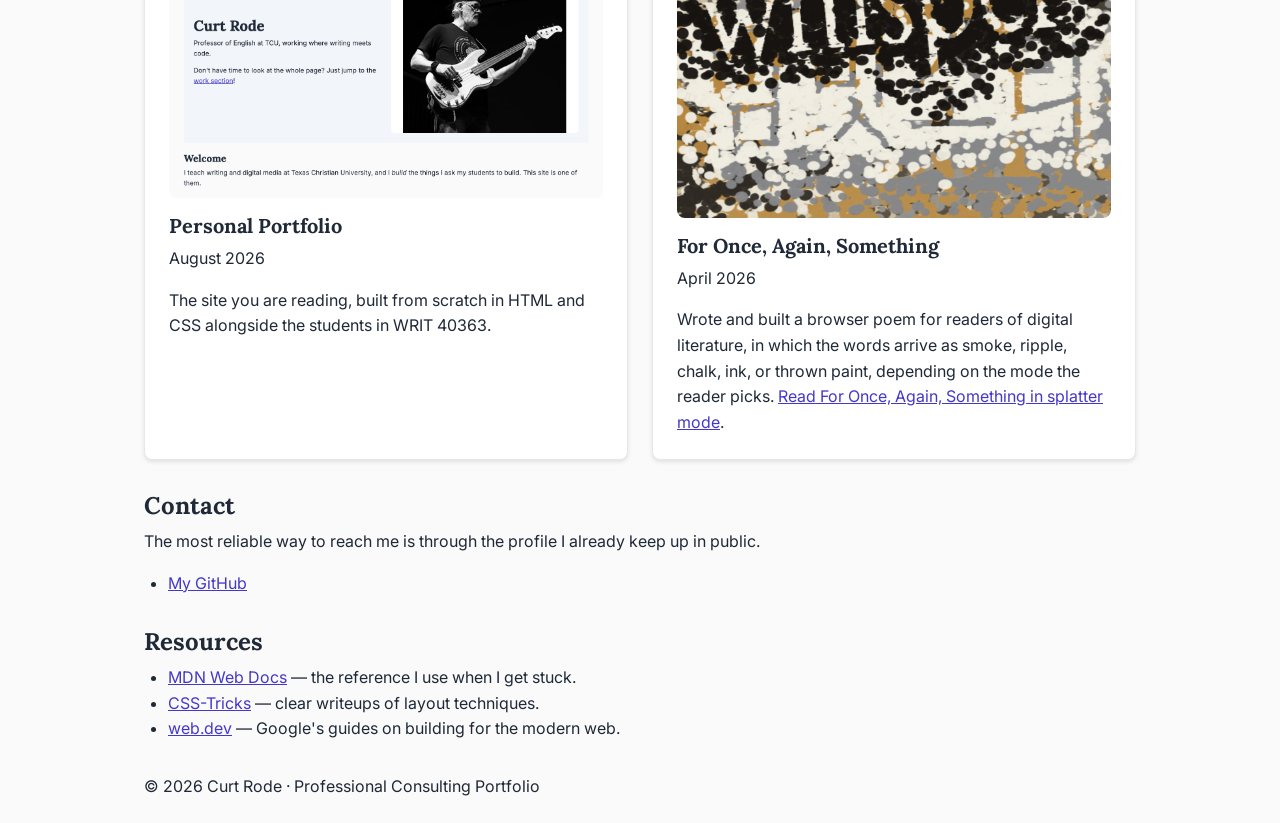
==== commit 31dd6a84: "Replace Coming Soon card with Local Favorites Tracker Co-Authored-By: Claude Opus 5.5 (1M context) <" ====
--- a/index.html
+++ b/index.html
@@ -93,7 +93,12 @@
 
             <ul class="project-list">
                 <li class="project-card featured">
-                    <h3>Coming Soon</h3>
+                    <h3>Local Favorites Tracker</h3>
+                    <p><time datetime="2026-09">September 2026</time></p>
+                    <p>Built a JavaScript app for saving favorite local places and finding them again, with live
+                        search, category filters, and favorites that stay put between visits. <a
+                            href="https://curtrode.github.io/local-favorites-tracker/" target="_blank"
+                            rel="noopener">Try the Local Favorites Tracker</a>.</p>
                 </li>
                 <li class="project-card">
                     <img src="images/portfolio.png" width="1331" height="820"
